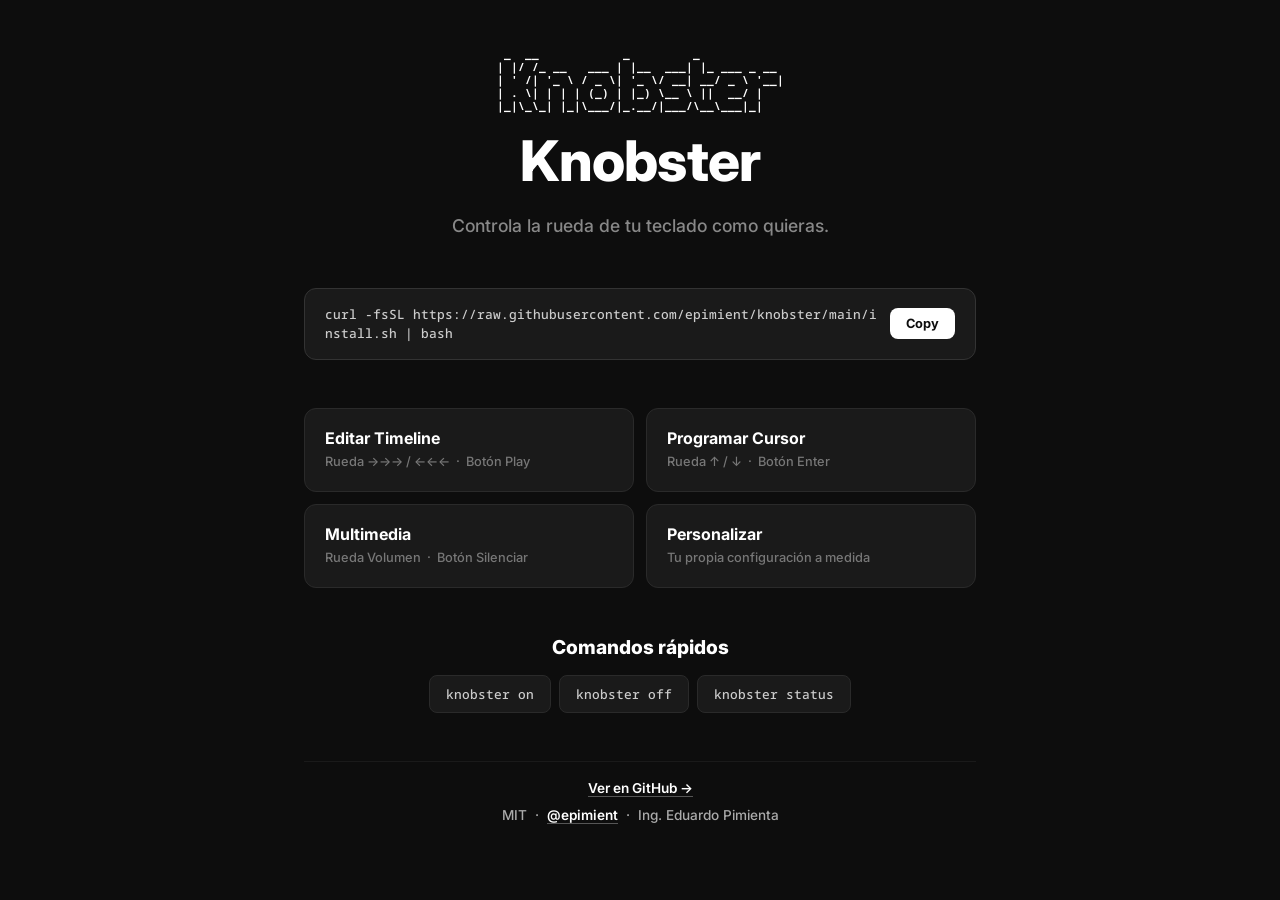
==== index.html @ 3cceca65 "Fix website: remove emojis, use Noto Sans Mono, fix ASCII art alignment" ====
<!DOCTYPE html>
<html lang="es">
<head>
  <meta charset="UTF-8">
  <meta name="viewport" content="width=device-width, initial-scale=1.0">
  <title>Knobster — Controla la rueda de tu teclado</title>
  <meta name="description" content="Knobster es una herramienta CLI interactiva para Linux que convierte la rueda de volumen de tu teclado en controles para edición, programación o lo que tú quieras.">

  <!-- Open Graph -->
  <meta property="og:title" content="Knobster — Controla tu teclado">
  <meta property="og:description" content="Convierte la rueda de tu teclado en controles para edición, programación y más.">
  <meta property="og:url" content="https://knobster.dev">
  <meta property="og:type" content="website">

  <!-- Favicon -->
  <link rel="icon" href="assets/favicon.svg" type="image/svg+xml">

  <!-- Fonts -->
  <link rel="preconnect" href="https://fonts.googleapis.com">
  <link rel="preconnect" href="https://fonts.gstatic.com" crossorigin>
  <link href="https://fonts.googleapis.com/css2?family=Inter:wght@500;600;700;800&amp;family=Noto+Sans+Mono:wght@500;700&amp;display=swap" rel="stylesheet">

  <!-- Styles -->
  <link rel="stylesheet" href="css/style.css">
</head>
<body>
  <main>

    <!-- ─── Hero ─── -->
    <section class="hero">
      <pre class="ascii-logo" aria-label="Knobster logo"> _  __            _         _            
| |/ /_ __   ___ | |__  ___| |_ ___ _ __ 
| ' /| '_ \ / _ \| '_ \/ __| __/ _ \ '__|
| . \| | | | (_) | |_) \__ \ ||  __/ |   
|_|\_\_| |_|\___/|_.__/|___/\__\___|_|   </pre>
      <h1>Knobster</h1>
      <p class="tagline">Controla la rueda de tu teclado como quieras.</p>
    </section>

    <!-- ─── Install ─── -->
    <section class="install-section">
      <div class="install-box">
        <code id="install-code">curl -fsSL https://raw.githubusercontent.com/epimient/knobster/main/install.sh | bash</code>
        <button class="copy-btn" id="copy-btn">Copy</button>
      </div>
    </section>

    <!-- ─── Features ─── -->
    <section class="features">
      <article class="feature-card">
        <h3>Editar Timeline</h3>
        <p>Rueda →→→ / ←←← &nbsp;·&nbsp; Botón Play</p>
      </article>
      <article class="feature-card">
        <h3>Programar Cursor</h3>
        <p>Rueda ↑ / ↓ &nbsp;·&nbsp; Botón Enter</p>
      </article>
      <article class="feature-card">
        <h3>Multimedia</h3>
        <p>Rueda Volumen &nbsp;·&nbsp; Botón Silenciar</p>
      </article>
      <article class="feature-card">
        <h3>Personalizar</h3>
        <p>Tu propia configuración a medida</p>
      </article>
    </section>

    <!-- ─── Quick Commands ─── -->
    <section class="commands-section">
      <h2>Comandos rápidos</h2>
      <div class="commands-grid">
        <code class="command-tag">knobster on</code>
        <code class="command-tag">knobster off</code>
        <code class="command-tag">knobster status</code>
      </div>
    </section>

    <!-- ─── Footer ─── -->
    <footer>
      <p>
        <a href="https://github.com/epimient/knobster">Ver en GitHub →</a>
      </p>
      <p>
        MIT &nbsp;·&nbsp; <a href="https://github.com/epimient">@epimient</a>
        &nbsp;·&nbsp; Ing. Eduardo Pimienta
      </p>
    </footer>

  </main>

  <script src="js/main.js"></script>
</body>
</html>
---- css/style.css ----
/* ─────────────────────────────────────────────
   Knobster — Landing Page Styles
   ───────────────────────────────────────────── */

/* Reset & Base */
*, *::before, *::after {
  margin: 0;
  padding: 0;
  box-sizing: border-box;
}

html {
  font-size: 16px;
  scroll-behavior: smooth;
}

body {
  background: #0d0d0d;
  color: #ffffff;
  font-family: 'Inter', -apple-system, BlinkMacSystemFont, 'Segoe UI', system-ui, sans-serif;
  font-weight: 700;
  line-height: 1.6;
  min-height: 100vh;
  display: flex;
  flex-direction: column;
  align-items: center;
  -webkit-font-smoothing: antialiased;
  -moz-osx-font-smoothing: grayscale;
}

/* ─── Typography ─── */

h1, h2, h3 {
  font-weight: 800;
  line-height: 1.2;
}

h1 {
  font-size: clamp(2rem, 5vw, 3.5rem);
  letter-spacing: -0.02em;
}

h2 {
  font-size: 1.5rem;
  margin-bottom: 1.5rem;
}

p {
  font-weight: 500;
  color: #aaaaaa;
}

a {
  color: #ffffff;
  text-decoration: none;
  border-bottom: 1.5px solid rgba(255,255,255,0.3);
  transition: border-color 0.2s;
  font-weight: 600;
}

a:hover {
  border-color: #ffffff;
}

/* ─── Layout ─── */

main {
  max-width: 720px;
  width: 100%;
  padding: 3rem 1.5rem 2rem;
  display: flex;
  flex-direction: column;
  align-items: center;
  gap: 3rem;
}

/* ─── Hero ─── */

.hero {
  text-align: center;
  display: flex;
  flex-direction: column;
  align-items: center;
  gap: 1rem;
}

.ascii-logo {
  font-family: 'Noto Sans Mono', 'JetBrains Mono', 'Fira Code', 'Consolas', monospace;
  font-size: clamp(0.45rem, 1.2vw, 0.7rem);
  font-weight: 700;
  line-height: 1.15;
  color: #ffffff;
  text-align: center;
  white-space: pre;
  user-select: none;
}

.tagline {
  font-size: 1.1rem;
  color: #888888;
  font-weight: 500;
  max-width: 480px;
}

/* ─── Install Box ─── */

.install-section {
  width: 100%;
}

.install-box {
  background: #1a1a1a;
  border: 1.5px solid #333;
  border-radius: 12px;
  padding: 1rem 1.25rem;
  display: flex;
  align-items: center;
  gap: 0.75rem;
  transition: border-color 0.2s;
}

.install-box:focus-within {
  border-color: #555;
}

.install-box code {
  font-family: 'Noto Sans Mono', 'JetBrains Mono', 'Fira Code', 'Consolas', monospace;
  font-size: 0.8rem;
  font-weight: 500;
  color: #cccccc;
  flex: 1;
  word-break: break-all;
  line-height: 1.5;
}

.copy-btn {
  background: #ffffff;
  color: #0d0d0d;
  border: none;
  border-radius: 8px;
  padding: 0.5rem 1rem;
  font-family: inherit;
  font-size: 0.8rem;
  font-weight: 700;
  cursor: pointer;
  white-space: nowrap;
  transition: all 0.15s;
  flex-shrink: 0;
}

.copy-btn:hover {
  background: #e0e0e0;
  transform: scale(1.02);
}

.copy-btn:active {
  transform: scale(0.97);
}

.copy-btn.copied {
  background: #22c55e;
  color: #ffffff;
}

/* ─── Features Grid ─── */

.features {
  width: 100%;
  display: grid;
  grid-template-columns: 1fr 1fr;
  gap: 0.75rem;
}

.feature-card {
  background: #1a1a1a;
  border: 1.5px solid #2a2a2a;
  border-radius: 12px;
  padding: 1.25rem;
  display: flex;
  flex-direction: column;
  gap: 0.3rem;
  transition: border-color 0.2s;
}

.feature-card:hover {
  border-color: #444;
}

.feature-card h3 {
  font-size: 1rem;
  font-weight: 700;
  color: #ffffff;
}

.feature-card p {
  font-size: 0.8rem;
  font-weight: 500;
  color: #777777;
  line-height: 1.4;
}

/* ─── Commands Section ─── */

.commands-section {
  width: 100%;
  text-align: center;
}

.commands-section h2 {
  font-size: 1.2rem;
  margin-bottom: 1rem;
}

.commands-grid {
  display: flex;
  flex-wrap: wrap;
  justify-content: center;
  gap: 0.5rem;
}

.command-tag {
  background: #1a1a1a;
  border: 1.5px solid #2a2a2a;
  border-radius: 8px;
  padding: 0.5rem 1rem;
  font-family: 'Noto Sans Mono', 'JetBrains Mono', 'Fira Code', monospace;
  font-size: 0.8rem;
  font-weight: 500;
  color: #cccccc;
  transition: border-color 0.2s;
}

.command-tag:hover {
  border-color: #444;
}

/* ─── Footer ─── */

footer {
  width: 100%;
  text-align: center;
  padding-top: 1rem;
  border-top: 1.5px solid #1a1a1a;
  font-size: 0.85rem;
  font-weight: 500;
  color: #666666;
  display: flex;
  flex-direction: column;
  gap: 0.3rem;
}

footer a {
  font-weight: 600;
}

/* ─── Responsive ─── */

@media (max-width: 500px) {
  main {
    padding: 2rem 1rem 1.5rem;
    gap: 2rem;
  }

  .ascii-logo {
    font-size: clamp(0.3rem, 2.5vw, 0.45rem);
  }

  .features {
    grid-template-columns: 1fr;
  }

  .install-box {
    flex-direction: column;
    align-items: stretch;
  }

  .copy-btn {
    text-align: center;
  }
}
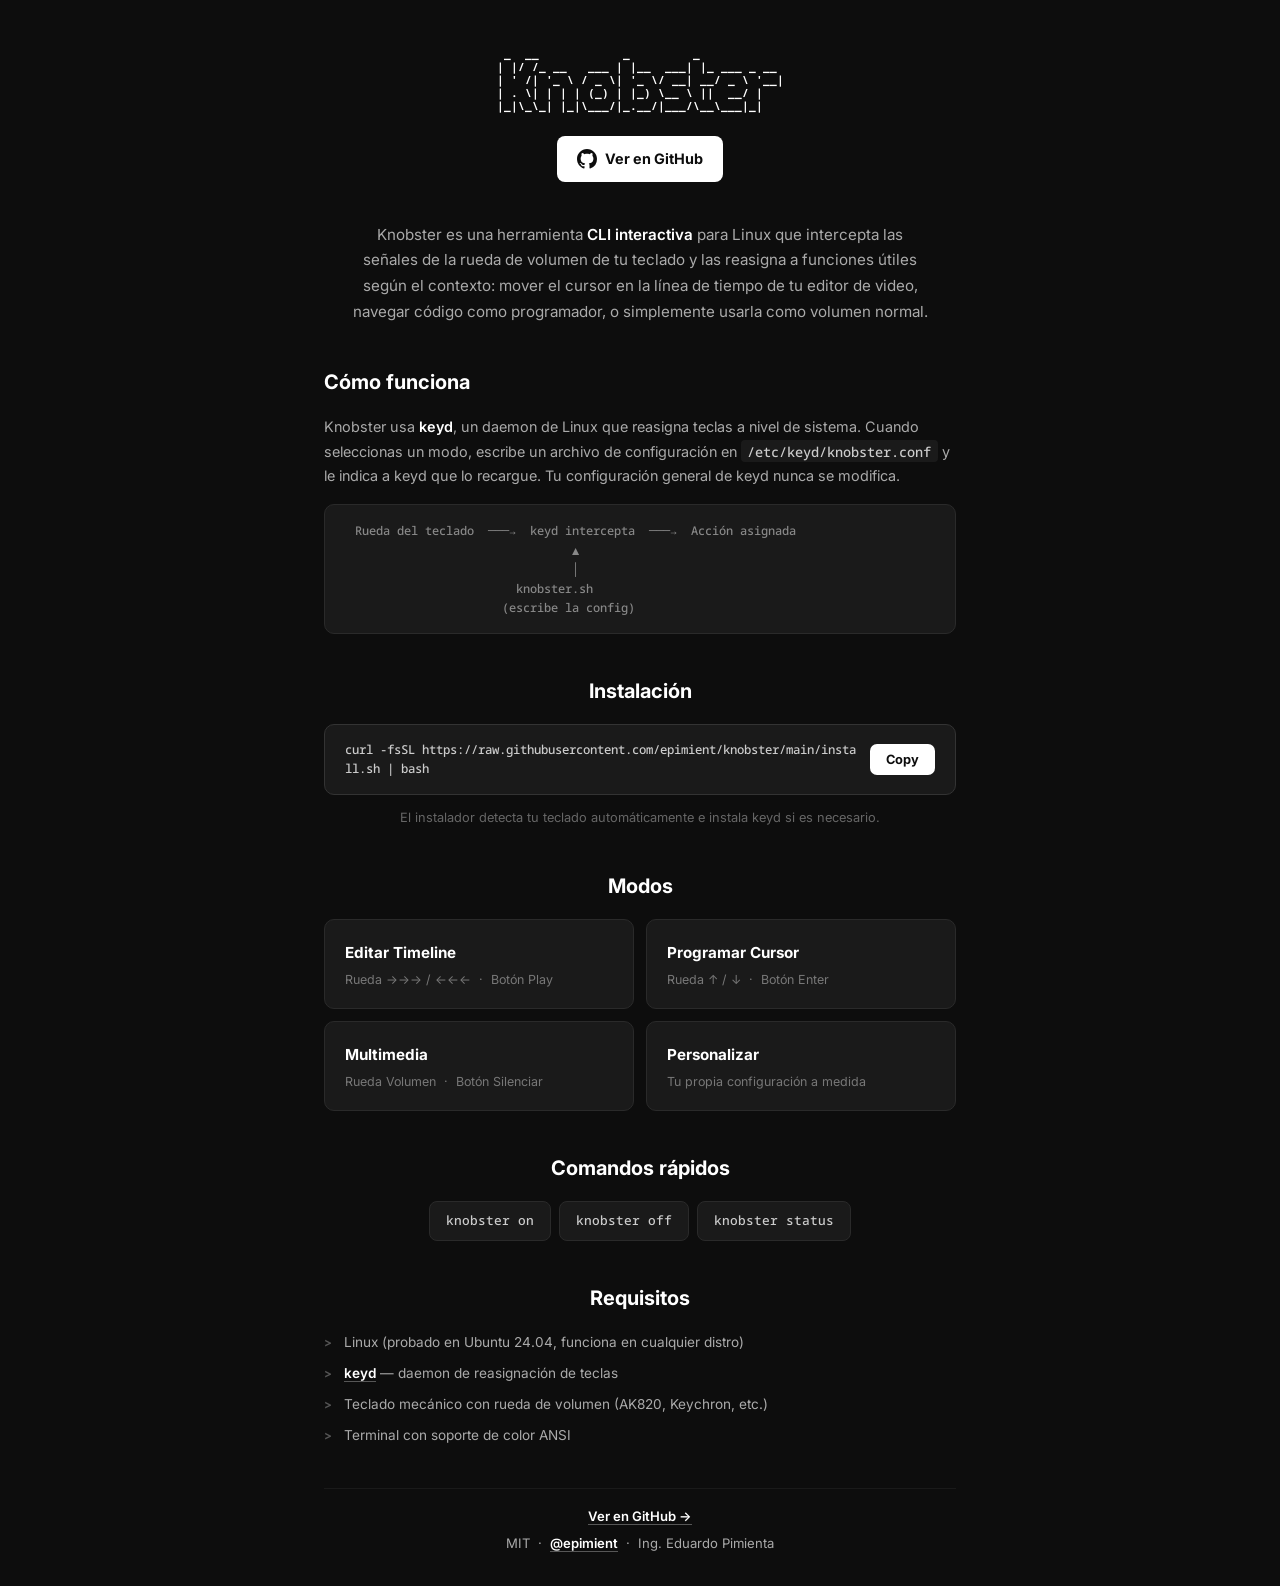
==== commit c5c5041c: "Redesign site: remove h1/tagline, add GitHub hero button, full README content sections" ====
--- a/index.html
+++ b/index.html
@@ -18,7 +18,7 @@
   <!-- Fonts -->
   <link rel="preconnect" href="https://fonts.googleapis.com">
   <link rel="preconnect" href="https://fonts.gstatic.com" crossorigin>
-  <link href="https://fonts.googleapis.com/css2?family=Inter:wght@500;600;700;800&amp;family=Noto+Sans+Mono:wght@500;700&amp;display=swap" rel="stylesheet">
+  <link href="https://fonts.googleapis.com/css2?family=Inter:wght@400;500;600;700;800&amp;family=Noto+Sans+Mono:wght@500;700&amp;display=swap" rel="stylesheet">
 
   <!-- Styles -->
   <link rel="stylesheet" href="css/style.css">
@@ -33,36 +33,61 @@
 | ' /| '_ \ / _ \| '_ \/ __| __/ _ \ '__|
 | . \| | | | (_) | |_) \__ \ ||  __/ |   
 |_|\_\_| |_|\___/|_.__/|___/\__\___|_|   </pre>
-      <h1>Knobster</h1>
-      <p class="tagline">Controla la rueda de tu teclado como quieras.</p>
+      <a href="https://github.com/epimient/knobster" class="github-btn">
+        <svg width="20" height="20" viewBox="0 0 16 16" fill="currentColor"><path d="M8 0C3.58 0 0 3.58 0 8c0 3.54 2.29 6.53 5.47 7.59.4.07.55-.17.55-.38 0-.19-.01-.82-.01-1.49-2.01.37-2.53-.49-2.69-.94-.09-.23-.48-.94-.82-1.13-.28-.15-.68-.52-.01-.53.63-.01 1.08.58 1.23.82.72 1.21 1.87.87 2.33.66.07-.52.28-.87.51-1.07-1.78-.2-3.64-.89-3.64-3.95 0-.87.31-1.59.82-2.15-.08-.2-.36-1.02.08-2.12 0 0 .67-.21 2.2.82.64-.18 1.32-.27 2-.27.68 0 1.36.09 2 .27 1.53-1.04 2.2-.82 2.2-.82.44 1.1.16 1.92.08 2.12.51.56.82 1.27.82 2.15 0 3.07-1.87 3.75-3.65 3.95.29.25.54.73.54 1.48 0 1.07-.01 1.93-.01 2.2 0 .21.15.46.55.38A8.013 8.013 0 0016 8c0-4.42-3.58-8-8-8z"/></svg>
+        Ver en GitHub
+      </a>
+    </section>
+
+    <!-- ─── Description ─── -->
+    <section class="description">
+      <p>Knobster es una herramienta <strong>CLI interactiva</strong> para Linux que intercepta las señales de la rueda de volumen de tu teclado y las reasigna a funciones útiles según el contexto: mover el cursor en la línea de tiempo de tu editor de video, navegar código como programador, o simplemente usarla como volumen normal.</p>
+    </section>
+
+    <!-- ─── How it works ─── -->
+    <section class="how-it-works">
+      <h2>Cómo funciona</h2>
+      <p>Knobster usa <strong>keyd</strong>, un daemon de Linux que reasigna teclas a nivel de sistema. Cuando seleccionas un modo, escribe un archivo de configuración en <code>/etc/keyd/knobster.conf</code> y le indica a keyd que lo recargue. Tu configuración general de keyd nunca se modifica.</p>
+      <div class="diagram">
+        <pre>  Rueda del teclado  ───→  keyd intercepta  ───→  Acción asignada
+                                 ▲
+                                 │
+                         knobster.sh
+                       (escribe la config)</pre>
+      </div>
     </section>
 
     <!-- ─── Install ─── -->
     <section class="install-section">
+      <h2>Instalación</h2>
       <div class="install-box">
         <code id="install-code">curl -fsSL https://raw.githubusercontent.com/epimient/knobster/main/install.sh | bash</code>
         <button class="copy-btn" id="copy-btn">Copy</button>
       </div>
+      <p class="install-note">El instalador detecta tu teclado automáticamente e instala keyd si es necesario.</p>
     </section>
 
-    <!-- ─── Features ─── -->
-    <section class="features">
-      <article class="feature-card">
-        <h3>Editar Timeline</h3>
-        <p>Rueda →→→ / ←←← &nbsp;·&nbsp; Botón Play</p>
-      </article>
-      <article class="feature-card">
-        <h3>Programar Cursor</h3>
-        <p>Rueda ↑ / ↓ &nbsp;·&nbsp; Botón Enter</p>
-      </article>
-      <article class="feature-card">
-        <h3>Multimedia</h3>
-        <p>Rueda Volumen &nbsp;·&nbsp; Botón Silenciar</p>
-      </article>
-      <article class="feature-card">
-        <h3>Personalizar</h3>
-        <p>Tu propia configuración a medida</p>
-      </article>
+    <!-- ─── Modes ─── -->
+    <section class="modes">
+      <h2>Modos</h2>
+      <div class="features">
+        <article class="feature-card">
+          <h3>Editar Timeline</h3>
+          <p>Rueda →→→ / ←←← &nbsp;·&nbsp; Botón Play</p>
+        </article>
+        <article class="feature-card">
+          <h3>Programar Cursor</h3>
+          <p>Rueda ↑ / ↓ &nbsp;·&nbsp; Botón Enter</p>
+        </article>
+        <article class="feature-card">
+          <h3>Multimedia</h3>
+          <p>Rueda Volumen &nbsp;·&nbsp; Botón Silenciar</p>
+        </article>
+        <article class="feature-card">
+          <h3>Personalizar</h3>
+          <p>Tu propia configuración a medida</p>
+        </article>
+      </div>
     </section>
 
     <!-- ─── Quick Commands ─── -->
@@ -73,6 +98,17 @@
         <code class="command-tag">knobster off</code>
         <code class="command-tag">knobster status</code>
       </div>
+    </section>
+
+    <!-- ─── Requirements ─── -->
+    <section class="requirements">
+      <h2>Requisitos</h2>
+      <ul>
+        <li>Linux (probado en Ubuntu 24.04, funciona en cualquier distro)</li>
+        <li><a href="https://github.com/rvaiya/keyd">keyd</a> — daemon de reasignación de teclas</li>
+        <li>Teclado mecánico con rueda de volumen (AK820, Keychron, etc.)</li>
+        <li>Terminal con soporte de color ANSI</li>
+      </ul>
     </section>
 
     <!-- ─── Footer ─── -->
--- a/css/style.css
+++ b/css/style.css
@@ -18,8 +18,8 @@
   background: #0d0d0d;
   color: #ffffff;
   font-family: 'Inter', -apple-system, BlinkMacSystemFont, 'Segoe UI', system-ui, sans-serif;
-  font-weight: 700;
-  line-height: 1.6;
+  font-weight: 500;
+  line-height: 1.7;
   min-height: 100vh;
   display: flex;
   flex-direction: column;
@@ -30,24 +30,31 @@
 
 /* ─── Typography ─── */
 
-h1, h2, h3 {
-  font-weight: 800;
-  line-height: 1.2;
-}
-
-h1 {
-  font-size: clamp(2rem, 5vw, 3.5rem);
-  letter-spacing: -0.02em;
-}
-
 h2 {
-  font-size: 1.5rem;
-  margin-bottom: 1.5rem;
+  font-size: 1.25rem;
+  font-weight: 700;
+  margin-bottom: 1rem;
+  color: #ffffff;
+}
+
+h3 {
+  font-size: 1rem;
+  font-weight: 700;
 }
 
 p {
+  color: #aaaaaa;
+  font-weight: 400;
+}
+
+strong {
+  font-weight: 600;
+  color: #ffffff;
+}
+
+code {
+  font-family: 'Noto Sans Mono', 'JetBrains Mono', 'Fira Code', 'Consolas', monospace;
   font-weight: 500;
-  color: #aaaaaa;
 }
 
 a {
@@ -65,13 +72,13 @@
 /* ─── Layout ─── */
 
 main {
-  max-width: 720px;
+  max-width: 680px;
   width: 100%;
   padding: 3rem 1.5rem 2rem;
   display: flex;
   flex-direction: column;
   align-items: center;
-  gap: 3rem;
+  gap: 2.5rem;
 }
 
 /* ─── Hero ─── */
@@ -81,7 +88,7 @@
   display: flex;
   flex-direction: column;
   align-items: center;
-  gap: 1rem;
+  gap: 1.5rem;
 }
 
 .ascii-logo {
@@ -95,23 +102,88 @@
   user-select: none;
 }
 
-.tagline {
-  font-size: 1.1rem;
+.github-btn {
+  display: inline-flex;
+  align-items: center;
+  gap: 0.5rem;
+  background: #ffffff;
+  color: #0d0d0d;
+  padding: 0.65rem 1.25rem;
+  border-radius: 8px;
+  font-weight: 700;
+  font-size: 0.9rem;
+  transition: all 0.15s;
+  border: none;
+}
+
+.github-btn:hover {
+  background: #e0e0e0;
+  transform: scale(1.03);
+  border-color: transparent;
+}
+
+/* ─── Description ─── */
+
+.description {
+  text-align: center;
+  max-width: 580px;
+}
+
+.description p {
+  font-size: 0.95rem;
+  line-height: 1.7;
+}
+
+/* ─── How it works ─── */
+
+.how-it-works {
+  width: 100%;
+}
+
+.how-it-works p {
+  font-size: 0.9rem;
+  margin-bottom: 1rem;
+}
+
+.how-it-works code {
+  font-size: 0.85rem;
+  color: #cccccc;
+  background: #1a1a1a;
+  padding: 0.1rem 0.4rem;
+  border-radius: 4px;
+}
+
+.diagram {
+  background: #1a1a1a;
+  border: 1.5px solid #2a2a2a;
+  border-radius: 10px;
+  padding: 1rem;
+  overflow-x: auto;
+}
+
+.diagram pre {
+  font-family: 'Noto Sans Mono', 'JetBrains Mono', 'Fira Code', monospace;
+  font-size: 0.75rem;
+  font-weight: 500;
   color: #888888;
-  font-weight: 500;
-  max-width: 480px;
-}
-
-/* ─── Install Box ─── */
+  line-height: 1.6;
+  white-space: pre;
+}
+
+/* ─── Install ─── */
 
 .install-section {
   width: 100%;
 }
 
+.install-section h2 {
+  text-align: center;
+}
+
 .install-box {
   background: #1a1a1a;
   border: 1.5px solid #333;
-  border-radius: 12px;
+  border-radius: 10px;
   padding: 1rem 1.25rem;
   display: flex;
   align-items: center;
@@ -124,9 +196,7 @@
 }
 
 .install-box code {
-  font-family: 'Noto Sans Mono', 'JetBrains Mono', 'Fira Code', 'Consolas', monospace;
-  font-size: 0.8rem;
-  font-weight: 500;
+  font-size: 0.77rem;
   color: #cccccc;
   flex: 1;
   word-break: break-all;
@@ -137,7 +207,7 @@
   background: #ffffff;
   color: #0d0d0d;
   border: none;
-  border-radius: 8px;
+  border-radius: 7px;
   padding: 0.5rem 1rem;
   font-family: inherit;
   font-size: 0.8rem;
@@ -162,7 +232,22 @@
   color: #ffffff;
 }
 
-/* ─── Features Grid ─── */
+.install-note {
+  font-size: 0.8rem;
+  color: #666666;
+  text-align: center;
+  margin-top: 0.75rem;
+}
+
+/* ─── Modes ─── */
+
+.modes {
+  width: 100%;
+}
+
+.modes h2 {
+  text-align: center;
+}
 
 .features {
   width: 100%;
@@ -174,7 +259,7 @@
 .feature-card {
   background: #1a1a1a;
   border: 1.5px solid #2a2a2a;
-  border-radius: 12px;
+  border-radius: 10px;
   padding: 1.25rem;
   display: flex;
   flex-direction: column;
@@ -187,19 +272,19 @@
 }
 
 .feature-card h3 {
-  font-size: 1rem;
+  font-size: 0.95rem;
   font-weight: 700;
   color: #ffffff;
 }
 
 .feature-card p {
-  font-size: 0.8rem;
-  font-weight: 500;
+  font-size: 0.78rem;
+  font-weight: 400;
   color: #777777;
   line-height: 1.4;
 }
 
-/* ─── Commands Section ─── */
+/* ─── Commands ─── */
 
 .commands-section {
   width: 100%;
@@ -207,7 +292,6 @@
 }
 
 .commands-section h2 {
-  font-size: 1.2rem;
   margin-bottom: 1rem;
 }
 
@@ -223,9 +307,7 @@
   border: 1.5px solid #2a2a2a;
   border-radius: 8px;
   padding: 0.5rem 1rem;
-  font-family: 'Noto Sans Mono', 'JetBrains Mono', 'Fira Code', monospace;
   font-size: 0.8rem;
-  font-weight: 500;
   color: #cccccc;
   transition: border-color 0.2s;
 }
@@ -234,6 +316,44 @@
   border-color: #444;
 }
 
+/* ─── Requirements ─── */
+
+.requirements {
+  width: 100%;
+}
+
+.requirements h2 {
+  text-align: center;
+}
+
+.requirements ul {
+  list-style: none;
+  display: flex;
+  flex-direction: column;
+  gap: 0.5rem;
+}
+
+.requirements li {
+  font-size: 0.85rem;
+  color: #aaaaaa;
+  font-weight: 400;
+  padding-left: 1.25rem;
+  position: relative;
+}
+
+.requirements li::before {
+  content: ">";
+  position: absolute;
+  left: 0;
+  color: #555555;
+  font-family: 'Noto Sans Mono', monospace;
+  font-weight: 700;
+}
+
+.requirements li a {
+  font-weight: 600;
+}
+
 /* ─── Footer ─── */
 
 footer {
@@ -241,8 +361,7 @@
   text-align: center;
   padding-top: 1rem;
   border-top: 1.5px solid #1a1a1a;
-  font-size: 0.85rem;
-  font-weight: 500;
+  font-size: 0.82rem;
   color: #666666;
   display: flex;
   flex-direction: column;
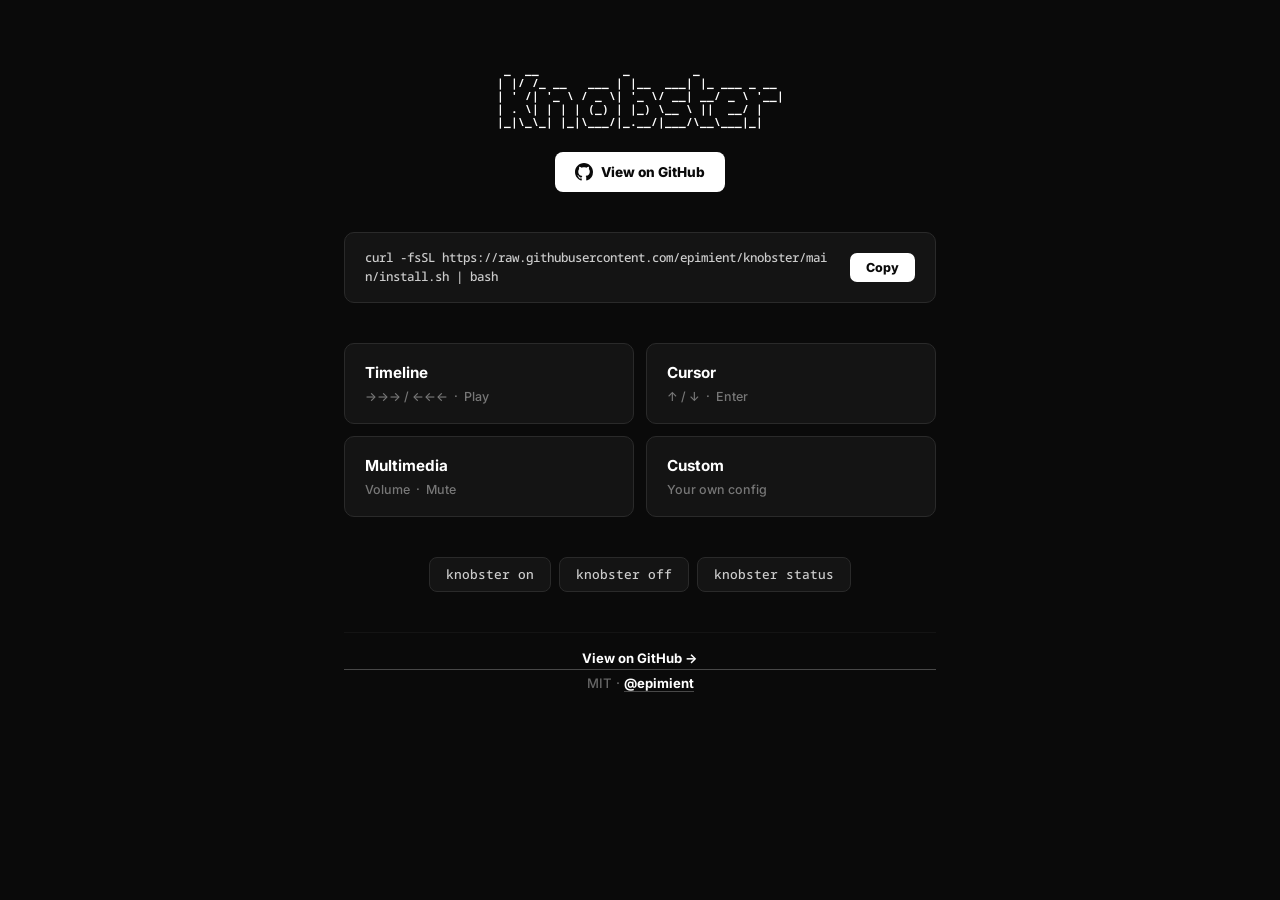
==== commit 67094f37: "Redesign site: clean skills.sh aesthetic — bold, minimal, dark" ====
--- a/index.html
+++ b/index.html
@@ -1,129 +1,77 @@
 <!DOCTYPE html>
-<html lang="es">
+<html lang="en">
 <head>
   <meta charset="UTF-8">
   <meta name="viewport" content="width=device-width, initial-scale=1.0">
-  <title>Knobster — Controla la rueda de tu teclado</title>
-  <meta name="description" content="Knobster es una herramienta CLI interactiva para Linux que convierte la rueda de volumen de tu teclado en controles para edición, programación o lo que tú quieras.">
+  <title>Knobster</title>
+  <meta name="description" content="Controla la rueda de tu teclado como quieras.">
 
-  <!-- Open Graph -->
-  <meta property="og:title" content="Knobster — Controla tu teclado">
-  <meta property="og:description" content="Convierte la rueda de tu teclado en controles para edición, programación y más.">
+  <meta property="og:title" content="Knobster">
+  <meta property="og:description" content="Controla la rueda de tu teclado como quieras.">
   <meta property="og:url" content="https://knobster.dev">
   <meta property="og:type" content="website">
 
-  <!-- Favicon -->
   <link rel="icon" href="assets/favicon.svg" type="image/svg+xml">
 
-  <!-- Fonts -->
   <link rel="preconnect" href="https://fonts.googleapis.com">
   <link rel="preconnect" href="https://fonts.gstatic.com" crossorigin>
-  <link href="https://fonts.googleapis.com/css2?family=Inter:wght@400;500;600;700;800&amp;family=Noto+Sans+Mono:wght@500;700&amp;display=swap" rel="stylesheet">
+  <link href="https://fonts.googleapis.com/css2?family=Inter:wght@700;800&amp;family=Noto+Sans+Mono:wght@500;700&amp;display=swap" rel="stylesheet">
 
-  <!-- Styles -->
   <link rel="stylesheet" href="css/style.css">
 </head>
 <body>
   <main>
 
-    <!-- ─── Hero ─── -->
     <section class="hero">
-      <pre class="ascii-logo" aria-label="Knobster logo"> _  __            _         _            
+      <pre class="ascii" aria-label="Knobster logo"> _  __            _         _            
 | |/ /_ __   ___ | |__  ___| |_ ___ _ __ 
 | ' /| '_ \ / _ \| '_ \/ __| __/ _ \ '__|
 | . \| | | | (_) | |_) \__ \ ||  __/ |   
 |_|\_\_| |_|\___/|_.__/|___/\__\___|_|   </pre>
-      <a href="https://github.com/epimient/knobster" class="github-btn">
-        <svg width="20" height="20" viewBox="0 0 16 16" fill="currentColor"><path d="M8 0C3.58 0 0 3.58 0 8c0 3.54 2.29 6.53 5.47 7.59.4.07.55-.17.55-.38 0-.19-.01-.82-.01-1.49-2.01.37-2.53-.49-2.69-.94-.09-.23-.48-.94-.82-1.13-.28-.15-.68-.52-.01-.53.63-.01 1.08.58 1.23.82.72 1.21 1.87.87 2.33.66.07-.52.28-.87.51-1.07-1.78-.2-3.64-.89-3.64-3.95 0-.87.31-1.59.82-2.15-.08-.2-.36-1.02.08-2.12 0 0 .67-.21 2.2.82.64-.18 1.32-.27 2-.27.68 0 1.36.09 2 .27 1.53-1.04 2.2-.82 2.2-.82.44 1.1.16 1.92.08 2.12.51.56.82 1.27.82 2.15 0 3.07-1.87 3.75-3.65 3.95.29.25.54.73.54 1.48 0 1.07-.01 1.93-.01 2.2 0 .21.15.46.55.38A8.013 8.013 0 0016 8c0-4.42-3.58-8-8-8z"/></svg>
-        Ver en GitHub
+      <a href="https://github.com/epimient/knobster" class="gh">
+        <svg width="18" height="18" viewBox="0 0 16 16" fill="currentColor"><path d="M8 0C3.58 0 0 3.58 0 8c0 3.54 2.29 6.53 5.47 7.59.4.07.55-.17.55-.38 0-.19-.01-.82-.01-1.49-2.01.37-2.53-.49-2.69-.94-.09-.23-.48-.94-.82-1.13-.28-.15-.68-.52-.01-.53.63-.01 1.08.58 1.23.82.72 1.21 1.87.87 2.33.66.07-.52.28-.87.51-1.07-1.78-.2-3.64-.89-3.64-3.95 0-.87.31-1.59.82-2.15-.08-.2-.36-1.02.08-2.12 0 0 .67-.21 2.2.82.64-.18 1.32-.27 2-.27.68 0 1.36.09 2 .27 1.53-1.04 2.2-.82 2.2-.82.44 1.1.16 1.92.08 2.12.51.56.82 1.27.82 2.15 0 3.07-1.87 3.75-3.65 3.95.29.25.54.73.54 1.48 0 1.07-.01 1.93-.01 2.2 0 .21.15.46.55.38A8.013 8.013 0 0016 8c0-4.42-3.58-8-8-8z"/></svg>
+        View on GitHub
       </a>
     </section>
 
-    <!-- ─── Description ─── -->
-    <section class="description">
-      <p>Knobster es una herramienta <strong>CLI interactiva</strong> para Linux que intercepta las señales de la rueda de volumen de tu teclado y las reasigna a funciones útiles según el contexto: mover el cursor en la línea de tiempo de tu editor de video, navegar código como programador, o simplemente usarla como volumen normal.</p>
-    </section>
-
-    <!-- ─── How it works ─── -->
-    <section class="how-it-works">
-      <h2>Cómo funciona</h2>
-      <p>Knobster usa <strong>keyd</strong>, un daemon de Linux que reasigna teclas a nivel de sistema. Cuando seleccionas un modo, escribe un archivo de configuración en <code>/etc/keyd/knobster.conf</code> y le indica a keyd que lo recargue. Tu configuración general de keyd nunca se modifica.</p>
-      <div class="diagram">
-        <pre>  Rueda del teclado  ───→  keyd intercepta  ───→  Acción asignada
-                                 ▲
-                                 │
-                         knobster.sh
-                       (escribe la config)</pre>
+    <section class="cmd">
+      <div class="cmd-box">
+        <code>curl -fsSL https://raw.githubusercontent.com/epimient/knobster/main/install.sh | bash</code>
+        <button class="copy" id="copy-btn">Copy</button>
       </div>
     </section>
 
-    <!-- ─── Install ─── -->
-    <section class="install-section">
-      <h2>Instalación</h2>
-      <div class="install-box">
-        <code id="install-code">curl -fsSL https://raw.githubusercontent.com/epimient/knobster/main/install.sh | bash</code>
-        <button class="copy-btn" id="copy-btn">Copy</button>
-      </div>
-      <p class="install-note">El instalador detecta tu teclado automáticamente e instala keyd si es necesario.</p>
+    <section class="modes">
+      <article class="mode">
+        <h3>Timeline</h3>
+        <p>→→→ / ←←← &nbsp;·&nbsp; Play</p>
+      </article>
+      <article class="mode">
+        <h3>Cursor</h3>
+        <p>↑ / ↓ &nbsp;·&nbsp; Enter</p>
+      </article>
+      <article class="mode">
+        <h3>Multimedia</h3>
+        <p>Volume &nbsp;·&nbsp; Mute</p>
+      </article>
+      <article class="mode">
+        <h3>Custom</h3>
+        <p>Your own config</p>
+      </article>
     </section>
 
-    <!-- ─── Modes ─── -->
-    <section class="modes">
-      <h2>Modos</h2>
-      <div class="features">
-        <article class="feature-card">
-          <h3>Editar Timeline</h3>
-          <p>Rueda →→→ / ←←← &nbsp;·&nbsp; Botón Play</p>
-        </article>
-        <article class="feature-card">
-          <h3>Programar Cursor</h3>
-          <p>Rueda ↑ / ↓ &nbsp;·&nbsp; Botón Enter</p>
-        </article>
-        <article class="feature-card">
-          <h3>Multimedia</h3>
-          <p>Rueda Volumen &nbsp;·&nbsp; Botón Silenciar</p>
-        </article>
-        <article class="feature-card">
-          <h3>Personalizar</h3>
-          <p>Tu propia configuración a medida</p>
-        </article>
-      </div>
-    </section>
+    <div class="tags">
+      <code>knobster on</code>
+      <code>knobster off</code>
+      <code>knobster status</code>
+    </div>
 
-    <!-- ─── Quick Commands ─── -->
-    <section class="commands-section">
-      <h2>Comandos rápidos</h2>
-      <div class="commands-grid">
-        <code class="command-tag">knobster on</code>
-        <code class="command-tag">knobster off</code>
-        <code class="command-tag">knobster status</code>
-      </div>
-    </section>
-
-    <!-- ─── Requirements ─── -->
-    <section class="requirements">
-      <h2>Requisitos</h2>
-      <ul>
-        <li>Linux (probado en Ubuntu 24.04, funciona en cualquier distro)</li>
-        <li><a href="https://github.com/rvaiya/keyd">keyd</a> — daemon de reasignación de teclas</li>
-        <li>Teclado mecánico con rueda de volumen (AK820, Keychron, etc.)</li>
-        <li>Terminal con soporte de color ANSI</li>
-      </ul>
-    </section>
-
-    <!-- ─── Footer ─── -->
     <footer>
-      <p>
-        <a href="https://github.com/epimient/knobster">Ver en GitHub →</a>
-      </p>
-      <p>
-        MIT &nbsp;·&nbsp; <a href="https://github.com/epimient">@epimient</a>
-        &nbsp;·&nbsp; Ing. Eduardo Pimienta
-      </p>
+      <a href="https://github.com/epimient/knobster">View on GitHub →</a>
+      <span>MIT · <a href="https://github.com/epimient">@epimient</a></span>
     </footer>
 
   </main>
-
   <script src="js/main.js"></script>
 </body>
 </html>
--- a/css/style.css
+++ b/css/style.css
@@ -1,8 +1,3 @@
-/* ─────────────────────────────────────────────
-   Knobster — Landing Page Styles
-   ───────────────────────────────────────────── */
-
-/* Reset & Base */
 *, *::before, *::after {
   margin: 0;
   padding: 0;
@@ -11,15 +6,14 @@
 
 html {
   font-size: 16px;
-  scroll-behavior: smooth;
 }
 
 body {
-  background: #0d0d0d;
-  color: #ffffff;
+  background: #0a0a0a;
+  color: #fff;
   font-family: 'Inter', -apple-system, BlinkMacSystemFont, 'Segoe UI', system-ui, sans-serif;
-  font-weight: 500;
-  line-height: 1.7;
+  font-weight: 700;
+  line-height: 1.5;
   min-height: 100vh;
   display: flex;
   flex-direction: column;
@@ -28,28 +22,25 @@
   -moz-osx-font-smoothing: grayscale;
 }
 
-/* ─── Typography ─── */
-
-h2 {
-  font-size: 1.25rem;
-  font-weight: 700;
-  margin-bottom: 1rem;
-  color: #ffffff;
-}
-
-h3 {
-  font-size: 1rem;
-  font-weight: 700;
-}
-
-p {
-  color: #aaaaaa;
-  font-weight: 400;
-}
-
-strong {
-  font-weight: 600;
-  color: #ffffff;
+main {
+  max-width: 640px;
+  width: 100%;
+  padding: 4rem 1.5rem 2rem;
+  display: flex;
+  flex-direction: column;
+  align-items: center;
+  gap: 2.5rem;
+}
+
+a {
+  color: #fff;
+  text-decoration: none;
+  border-bottom: 1.5px solid rgba(255,255,255,0.25);
+  transition: border-color .15s;
+}
+
+a:hover {
+  border-color: #fff;
 }
 
 code {
@@ -57,30 +48,6 @@
   font-weight: 500;
 }
 
-a {
-  color: #ffffff;
-  text-decoration: none;
-  border-bottom: 1.5px solid rgba(255,255,255,0.3);
-  transition: border-color 0.2s;
-  font-weight: 600;
-}
-
-a:hover {
-  border-color: #ffffff;
-}
-
-/* ─── Layout ─── */
-
-main {
-  max-width: 680px;
-  width: 100%;
-  padding: 3rem 1.5rem 2rem;
-  display: flex;
-  flex-direction: column;
-  align-items: center;
-  gap: 2.5rem;
-}
-
 /* ─── Hero ─── */
 
 .hero {
@@ -91,267 +58,152 @@
   gap: 1.5rem;
 }
 
-.ascii-logo {
+.ascii {
   font-family: 'Noto Sans Mono', 'JetBrains Mono', 'Fira Code', 'Consolas', monospace;
-  font-size: clamp(0.45rem, 1.2vw, 0.7rem);
+  font-size: clamp(.45rem, 1.2vw, .7rem);
   font-weight: 700;
   line-height: 1.15;
-  color: #ffffff;
+  color: #fff;
   text-align: center;
   white-space: pre;
   user-select: none;
 }
 
-.github-btn {
+.gh {
   display: inline-flex;
   align-items: center;
-  gap: 0.5rem;
-  background: #ffffff;
-  color: #0d0d0d;
-  padding: 0.65rem 1.25rem;
+  gap: .5rem;
+  background: #fff;
+  color: #0a0a0a;
+  padding: .6rem 1.25rem;
   border-radius: 8px;
-  font-weight: 700;
-  font-size: 0.9rem;
-  transition: all 0.15s;
+  font-weight: 800;
+  font-size: .85rem;
+  transition: all .15s;
   border: none;
 }
 
-.github-btn:hover {
-  background: #e0e0e0;
+.gh:hover {
+  background: #e5e5e5;
   transform: scale(1.03);
   border-color: transparent;
 }
 
-/* ─── Description ─── */
-
-.description {
-  text-align: center;
-  max-width: 580px;
-}
-
-.description p {
-  font-size: 0.95rem;
-  line-height: 1.7;
-}
-
-/* ─── How it works ─── */
-
-.how-it-works {
-  width: 100%;
-}
-
-.how-it-works p {
-  font-size: 0.9rem;
-  margin-bottom: 1rem;
-}
-
-.how-it-works code {
-  font-size: 0.85rem;
-  color: #cccccc;
-  background: #1a1a1a;
-  padding: 0.1rem 0.4rem;
-  border-radius: 4px;
-}
-
-.diagram {
-  background: #1a1a1a;
+.gh svg {
+  flex-shrink: 0;
+}
+
+/* ─── Command box ─── */
+
+.cmd {
+  width: 100%;
+}
+
+.cmd-box {
+  background: #141414;
   border: 1.5px solid #2a2a2a;
   border-radius: 10px;
-  padding: 1rem;
-  overflow-x: auto;
-}
-
-.diagram pre {
-  font-family: 'Noto Sans Mono', 'JetBrains Mono', 'Fira Code', monospace;
-  font-size: 0.75rem;
-  font-weight: 500;
-  color: #888888;
-  line-height: 1.6;
-  white-space: pre;
-}
-
-/* ─── Install ─── */
-
-.install-section {
-  width: 100%;
-}
-
-.install-section h2 {
-  text-align: center;
-}
-
-.install-box {
-  background: #1a1a1a;
-  border: 1.5px solid #333;
-  border-radius: 10px;
   padding: 1rem 1.25rem;
   display: flex;
   align-items: center;
-  gap: 0.75rem;
-  transition: border-color 0.2s;
-}
-
-.install-box:focus-within {
-  border-color: #555;
-}
-
-.install-box code {
-  font-size: 0.77rem;
-  color: #cccccc;
+  gap: .75rem;
+}
+
+.cmd-box code {
+  font-size: .78rem;
+  color: #ccc;
   flex: 1;
   word-break: break-all;
   line-height: 1.5;
 }
 
-.copy-btn {
-  background: #ffffff;
-  color: #0d0d0d;
+.copy {
+  background: #fff;
+  color: #0a0a0a;
   border: none;
   border-radius: 7px;
-  padding: 0.5rem 1rem;
+  padding: .45rem 1rem;
   font-family: inherit;
-  font-size: 0.8rem;
-  font-weight: 700;
+  font-size: .78rem;
+  font-weight: 800;
   cursor: pointer;
   white-space: nowrap;
-  transition: all 0.15s;
+  transition: all .12s;
   flex-shrink: 0;
 }
 
-.copy-btn:hover {
-  background: #e0e0e0;
+.copy:hover {
+  background: #e5e5e5;
   transform: scale(1.02);
 }
 
-.copy-btn:active {
-  transform: scale(0.97);
-}
-
-.copy-btn.copied {
+.copy:active {
+  transform: scale(.97);
+}
+
+.copy.copied {
   background: #22c55e;
-  color: #ffffff;
-}
-
-.install-note {
-  font-size: 0.8rem;
-  color: #666666;
-  text-align: center;
-  margin-top: 0.75rem;
+  color: #fff;
 }
 
 /* ─── Modes ─── */
 
 .modes {
-  width: 100%;
-}
-
-.modes h2 {
-  text-align: center;
-}
-
-.features {
   width: 100%;
   display: grid;
   grid-template-columns: 1fr 1fr;
-  gap: 0.75rem;
-}
-
-.feature-card {
-  background: #1a1a1a;
+  gap: .75rem;
+}
+
+.mode {
+  background: #141414;
   border: 1.5px solid #2a2a2a;
   border-radius: 10px;
-  padding: 1.25rem;
-  display: flex;
-  flex-direction: column;
-  gap: 0.3rem;
-  transition: border-color 0.2s;
-}
-
-.feature-card:hover {
+  padding: 1.1rem 1.25rem;
+  display: flex;
+  flex-direction: column;
+  gap: .2rem;
+  transition: border-color .15s;
+}
+
+.mode:hover {
   border-color: #444;
 }
 
-.feature-card h3 {
-  font-size: 0.95rem;
-  font-weight: 700;
-  color: #ffffff;
-}
-
-.feature-card p {
-  font-size: 0.78rem;
-  font-weight: 400;
-  color: #777777;
+.mode h3 {
+  font-size: .95rem;
+  font-weight: 700;
+  color: #fff;
+}
+
+.mode p {
+  font-size: .78rem;
+  font-weight: 500;
+  color: #777;
   line-height: 1.4;
 }
 
-/* ─── Commands ─── */
-
-.commands-section {
-  width: 100%;
-  text-align: center;
-}
-
-.commands-section h2 {
-  margin-bottom: 1rem;
-}
-
-.commands-grid {
+/* ─── Tags ─── */
+
+.tags {
   display: flex;
   flex-wrap: wrap;
   justify-content: center;
-  gap: 0.5rem;
-}
-
-.command-tag {
-  background: #1a1a1a;
+  gap: .5rem;
+}
+
+.tags code {
+  background: #141414;
   border: 1.5px solid #2a2a2a;
   border-radius: 8px;
-  padding: 0.5rem 1rem;
-  font-size: 0.8rem;
-  color: #cccccc;
-  transition: border-color 0.2s;
-}
-
-.command-tag:hover {
+  padding: .45rem 1rem;
+  font-size: .8rem;
+  color: #ccc;
+  transition: border-color .15s;
+}
+
+.tags code:hover {
   border-color: #444;
-}
-
-/* ─── Requirements ─── */
-
-.requirements {
-  width: 100%;
-}
-
-.requirements h2 {
-  text-align: center;
-}
-
-.requirements ul {
-  list-style: none;
-  display: flex;
-  flex-direction: column;
-  gap: 0.5rem;
-}
-
-.requirements li {
-  font-size: 0.85rem;
-  color: #aaaaaa;
-  font-weight: 400;
-  padding-left: 1.25rem;
-  position: relative;
-}
-
-.requirements li::before {
-  content: ">";
-  position: absolute;
-  left: 0;
-  color: #555555;
-  font-family: 'Noto Sans Mono', monospace;
-  font-weight: 700;
-}
-
-.requirements li a {
-  font-weight: 600;
 }
 
 /* ─── Footer ─── */
@@ -360,40 +212,41 @@
   width: 100%;
   text-align: center;
   padding-top: 1rem;
-  border-top: 1.5px solid #1a1a1a;
-  font-size: 0.82rem;
-  color: #666666;
-  display: flex;
-  flex-direction: column;
-  gap: 0.3rem;
+  border-top: 1.5px solid #141414;
+  font-size: .82rem;
+  color: #666;
+  font-weight: 500;
+  display: flex;
+  flex-direction: column;
+  gap: .25rem;
 }
 
 footer a {
-  font-weight: 600;
+  font-weight: 700;
 }
 
 /* ─── Responsive ─── */
 
 @media (max-width: 500px) {
   main {
-    padding: 2rem 1rem 1.5rem;
+    padding: 2.5rem 1rem 1.5rem;
     gap: 2rem;
   }
 
-  .ascii-logo {
-    font-size: clamp(0.3rem, 2.5vw, 0.45rem);
-  }
-
-  .features {
+  .ascii {
+    font-size: clamp(.3rem, 2.5vw, .45rem);
+  }
+
+  .modes {
     grid-template-columns: 1fr;
   }
 
-  .install-box {
+  .cmd-box {
     flex-direction: column;
     align-items: stretch;
   }
 
-  .copy-btn {
+  .copy {
     text-align: center;
   }
 }
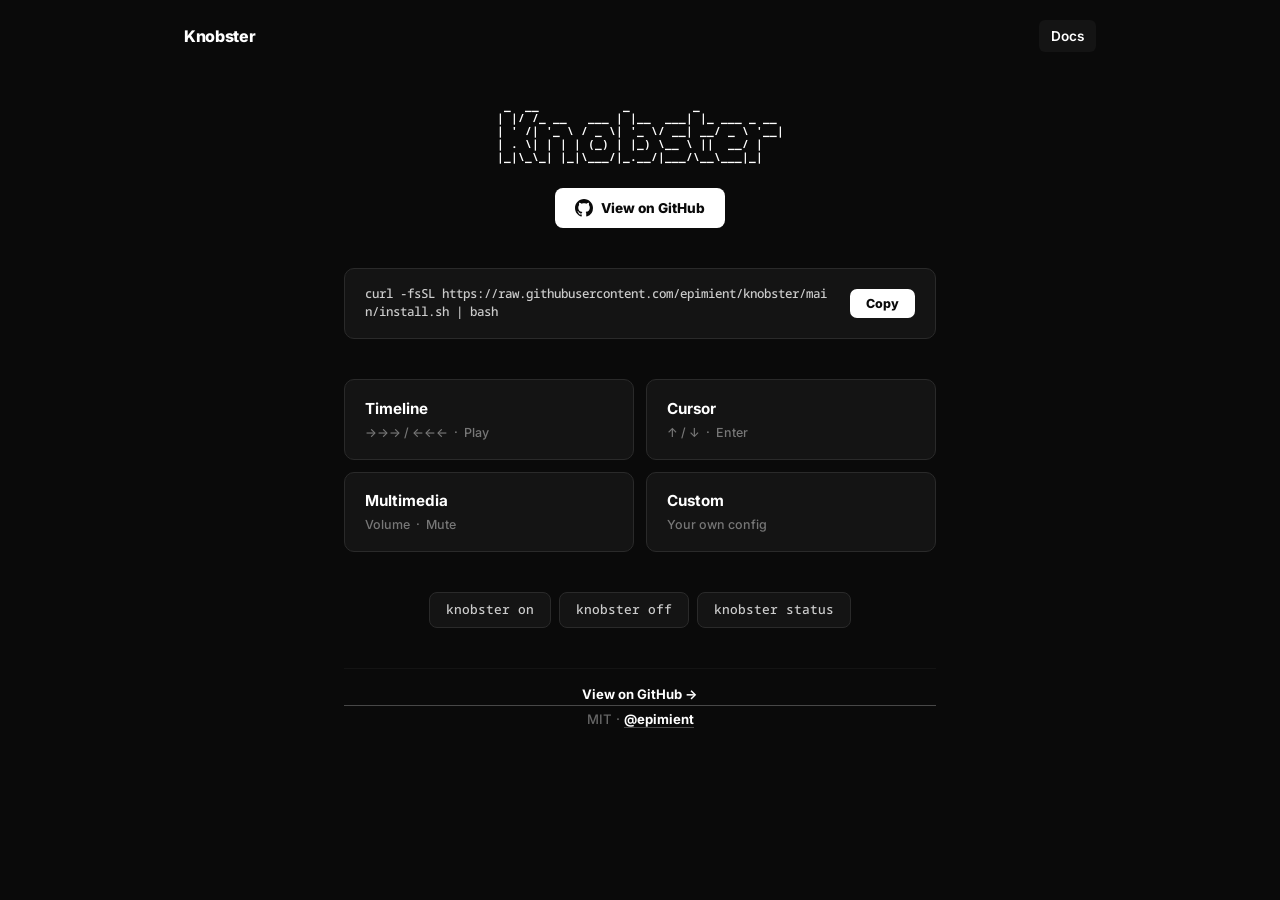
==== commit f0b9f768: "Add docs page with nav bar — README content as documentation, like skills.sh/docs" ====
--- a/index.html
+++ b/index.html
@@ -5,23 +5,25 @@
   <meta name="viewport" content="width=device-width, initial-scale=1.0">
   <title>Knobster</title>
   <meta name="description" content="Controla la rueda de tu teclado como quieras.">
-
   <meta property="og:title" content="Knobster">
   <meta property="og:description" content="Controla la rueda de tu teclado como quieras.">
   <meta property="og:url" content="https://knobster.dev">
   <meta property="og:type" content="website">
-
   <link rel="icon" href="assets/favicon.svg" type="image/svg+xml">
-
   <link rel="preconnect" href="https://fonts.googleapis.com">
   <link rel="preconnect" href="https://fonts.gstatic.com" crossorigin>
   <link href="https://fonts.googleapis.com/css2?family=Inter:wght@700;800&amp;family=Noto+Sans+Mono:wght@500;700&amp;display=swap" rel="stylesheet">
-
   <link rel="stylesheet" href="css/style.css">
 </head>
 <body>
+  <nav class="nav">
+    <a href="/" class="nav-logo">Knobster</a>
+    <div class="nav-links">
+      <a href="/docs" class="nav-link active">Docs</a>
+    </div>
+  </nav>
+
   <main>
-
     <section class="hero">
       <pre class="ascii" aria-label="Knobster logo"> _  __            _         _            
 | |/ /_ __   ___ | |__  ___| |_ ___ _ __ 
@@ -70,8 +72,8 @@
       <a href="https://github.com/epimient/knobster">View on GitHub →</a>
       <span>MIT · <a href="https://github.com/epimient">@epimient</a></span>
     </footer>
+  </main>
 
-  </main>
   <script src="js/main.js"></script>
 </body>
 </html>
--- a/css/style.css
+++ b/css/style.css
@@ -22,16 +22,6 @@
   -moz-osx-font-smoothing: grayscale;
 }
 
-main {
-  max-width: 640px;
-  width: 100%;
-  padding: 4rem 1.5rem 2rem;
-  display: flex;
-  flex-direction: column;
-  align-items: center;
-  gap: 2.5rem;
-}
-
 a {
   color: #fff;
   text-decoration: none;
@@ -48,7 +38,66 @@
   font-weight: 500;
 }
 
-/* ─── Hero ─── */
+/* ─── Navigation ─── */
+
+.nav {
+  width: 100%;
+  max-width: 960px;
+  display: flex;
+  align-items: center;
+  justify-content: space-between;
+  padding: 1.25rem 1.5rem 0;
+}
+
+.nav-logo {
+  font-size: 1rem;
+  font-weight: 800;
+  letter-spacing: -.02em;
+  border-bottom: none;
+}
+
+.nav-logo:hover {
+  border-bottom: none;
+  opacity: .8;
+}
+
+.nav-links {
+  display: flex;
+  gap: .25rem;
+}
+
+.nav-link {
+  font-size: .85rem;
+  font-weight: 600;
+  padding: .35rem .75rem;
+  border-radius: 6px;
+  border-bottom: none;
+  transition: all .12s;
+  color: #888;
+}
+
+.nav-link:hover {
+  color: #fff;
+  background: #141414;
+  border-bottom: none;
+}
+
+.nav-link.active {
+  color: #fff;
+  background: #141414;
+}
+
+/* ─── Landing page ─── */
+
+main {
+  max-width: 640px;
+  width: 100%;
+  padding: 3rem 1.5rem 2rem;
+  display: flex;
+  flex-direction: column;
+  align-items: center;
+  gap: 2.5rem;
+}
 
 .hero {
   text-align: center;
@@ -93,11 +142,7 @@
   flex-shrink: 0;
 }
 
-/* ─── Command box ─── */
-
-.cmd {
-  width: 100%;
-}
+/* ─── Command box (shared) ─── */
 
 .cmd-box {
   background: #141414;
@@ -107,6 +152,7 @@
   display: flex;
   align-items: center;
   gap: .75rem;
+  width: 100%;
 }
 
 .cmd-box code {
@@ -146,7 +192,11 @@
   color: #fff;
 }
 
-/* ─── Modes ─── */
+.cmd {
+  width: 100%;
+}
+
+/* ─── Modes grid ─── */
 
 .modes {
   width: 100%;
@@ -225,9 +275,205 @@
   font-weight: 700;
 }
 
+/* ═══════════════════════════════════════════════
+   DOCS PAGE
+   ═══════════════════════════════════════════════ */
+
+.docs-page {
+  align-items: stretch;
+}
+
+.docs-content {
+  max-width: 720px;
+  width: 100%;
+  margin: 0 auto;
+  padding: 2.5rem 1.5rem 3rem;
+  display: flex;
+  flex-direction: column;
+  gap: 1.25rem;
+  font-weight: 400;
+  line-height: 1.7;
+}
+
+.docs-content h1 {
+  font-size: 2rem;
+  font-weight: 800;
+  line-height: 1.2;
+}
+
+.docs-content h2 {
+  font-size: 1.4rem;
+  font-weight: 700;
+  margin-top: 1rem;
+}
+
+.docs-content h3 {
+  font-size: 1.1rem;
+  font-weight: 700;
+  margin-top: .5rem;
+}
+
+.docs-content h4 {
+  font-size: .95rem;
+  font-weight: 700;
+  margin-top: .25rem;
+  color: #ccc;
+}
+
+.docs-content p {
+  font-weight: 400;
+  color: #aaa;
+  font-size: .9rem;
+}
+
+.docs-content strong {
+  font-weight: 600;
+  color: #fff;
+}
+
+.docs-content hr {
+  border: none;
+  border-top: 1.5px solid #141414;
+  margin: 1rem 0;
+}
+
+.docs-content ul, .docs-content ol {
+  padding-left: 1.5rem;
+  display: flex;
+  flex-direction: column;
+  gap: .4rem;
+}
+
+.docs-content li {
+  font-weight: 400;
+  color: #aaa;
+  font-size: .9rem;
+}
+
+.docs-content a {
+  font-weight: 600;
+}
+
+.docs-content .cmd-box {
+  margin: .5rem 0;
+}
+
+.docs-subtitle {
+  color: #666 !important;
+  font-size: 1rem !important;
+  font-weight: 500 !important;
+}
+
+/* Code block */
+.code-block {
+  background: #141414;
+  border: 1.5px solid #2a2a2a;
+  border-radius: 10px;
+  padding: 1rem 1.25rem;
+  overflow-x: auto;
+  margin: .25rem 0;
+}
+
+.code-block pre {
+  font-family: 'Noto Sans Mono', 'JetBrains Mono', 'Fira Code', monospace;
+  font-size: .8rem;
+  font-weight: 500;
+  color: #ccc;
+  line-height: 1.6;
+  white-space: pre;
+}
+
+.code-block code {
+  font-size: inherit;
+}
+
+/* Diagram */
+.diagram {
+  background: #141414;
+  border: 1.5px solid #2a2a2a;
+  border-radius: 10px;
+  padding: 1rem 1.25rem;
+  overflow-x: auto;
+  margin: .5rem 0;
+}
+
+.diagram pre {
+  font-family: 'Noto Sans Mono', 'JetBrains Mono', 'Fira Code', monospace;
+  font-size: .75rem;
+  font-weight: 500;
+  color: #888;
+  line-height: 1.6;
+  white-space: pre;
+}
+
+/* Note */
+.note {
+  background: #141414;
+  border-left: 3px solid #555;
+  border-radius: 0 8px 8px 0;
+  padding: .85rem 1rem;
+  font-size: .85rem;
+  color: #aaa;
+  font-weight: 400;
+  line-height: 1.6;
+  margin: .5rem 0;
+}
+
+.note strong {
+  color: #fff;
+}
+
+/* Tables */
+.table-wrap {
+  overflow-x: auto;
+  margin: .5rem 0;
+}
+
+table {
+  width: 100%;
+  border-collapse: collapse;
+  font-size: .85rem;
+  font-weight: 400;
+}
+
+table th {
+  text-align: left;
+  font-weight: 700;
+  font-size: .8rem;
+  color: #888;
+  text-transform: uppercase;
+  letter-spacing: .04em;
+  padding: .6rem .8rem;
+  border-bottom: 1.5px solid #2a2a2a;
+}
+
+table td {
+  padding: .6rem .8rem;
+  color: #aaa;
+  border-bottom: 1.5px solid #141414;
+}
+
+table td code {
+  font-size: .8rem;
+  color: #ccc;
+}
+
+table tr:last-child td {
+  border-bottom: none;
+}
+
+/* Docs footer */
+.docs-content > footer {
+  margin-top: 1rem;
+}
+
 /* ─── Responsive ─── */
 
 @media (max-width: 500px) {
+  .nav {
+    padding: 1rem 1rem 0;
+  }
+
   main {
     padding: 2.5rem 1rem 1.5rem;
     gap: 2rem;
@@ -249,4 +495,12 @@
   .copy {
     text-align: center;
   }
-}
+
+  .docs-content {
+    padding: 2rem 1rem 2.5rem;
+  }
+
+  .docs-content h1 {
+    font-size: 1.5rem;
+  }
+}
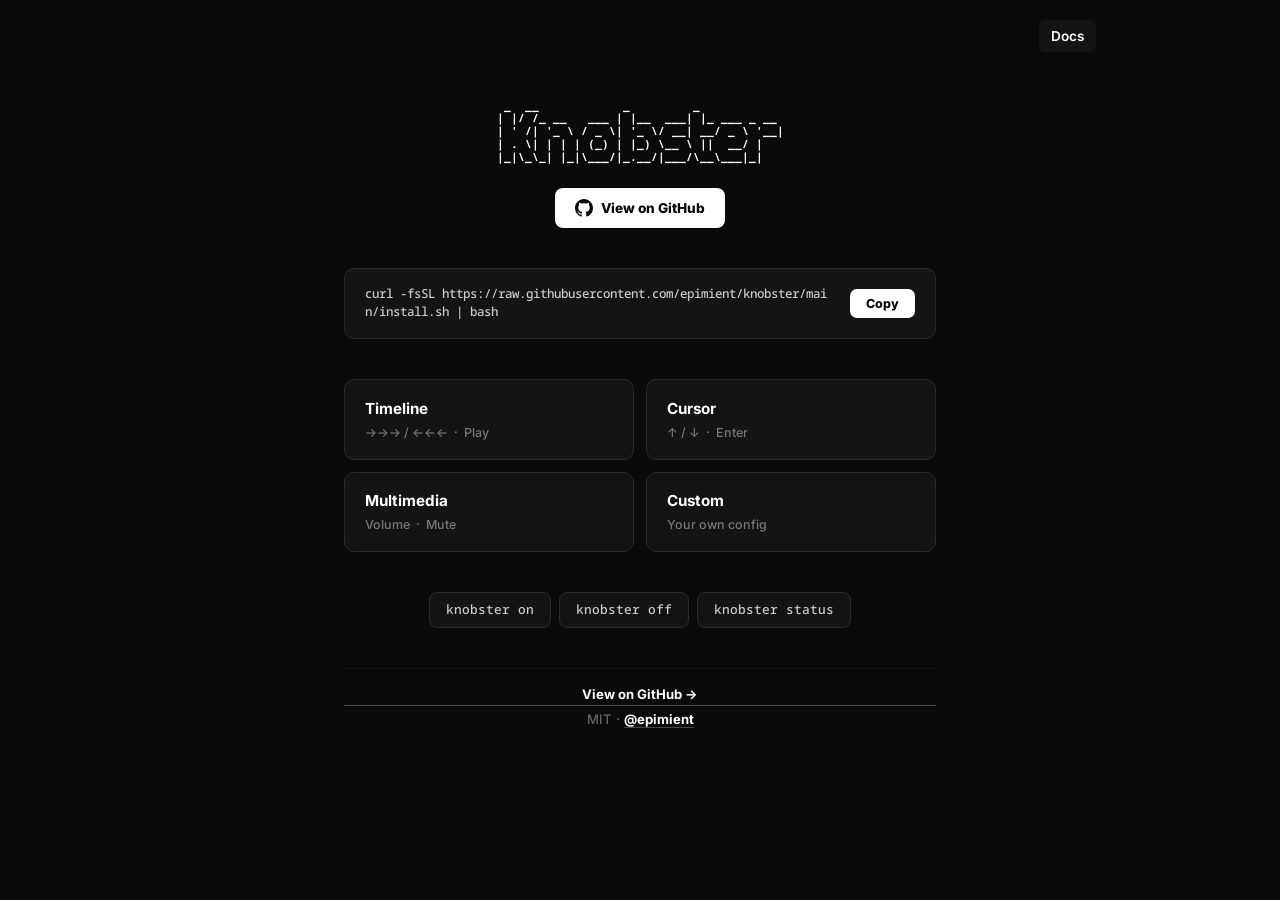
==== commit 9368ed1d: "Fix nav: only Docs on right side, add vercel.json for /docs routing" ====
--- a/index.html
+++ b/index.html
@@ -17,7 +17,6 @@
 </head>
 <body>
   <nav class="nav">
-    <a href="/" class="nav-logo">Knobster</a>
     <div class="nav-links">
       <a href="/docs" class="nav-link active">Docs</a>
     </div>
--- a/css/style.css
+++ b/css/style.css
@@ -45,25 +45,14 @@
   max-width: 960px;
   display: flex;
   align-items: center;
-  justify-content: space-between;
+  justify-content: flex-end;
   padding: 1.25rem 1.5rem 0;
 }
 
-.nav-logo {
-  font-size: 1rem;
-  font-weight: 800;
-  letter-spacing: -.02em;
-  border-bottom: none;
-}
-
-.nav-logo:hover {
-  border-bottom: none;
-  opacity: .8;
-}
-
 .nav-links {
   display: flex;
-  gap: .25rem;
+  align-items: center;
+  gap: .1rem;
 }
 
 .nav-link {
@@ -85,6 +74,14 @@
 .nav-link.active {
   color: #fff;
   background: #141414;
+}
+
+.nav-sep {
+  color: #333;
+  font-family: 'Noto Sans Mono', monospace;
+  font-size: .75rem;
+  font-weight: 500;
+  padding: 0 .1rem;
 }
 
 /* ─── Landing page ─── */
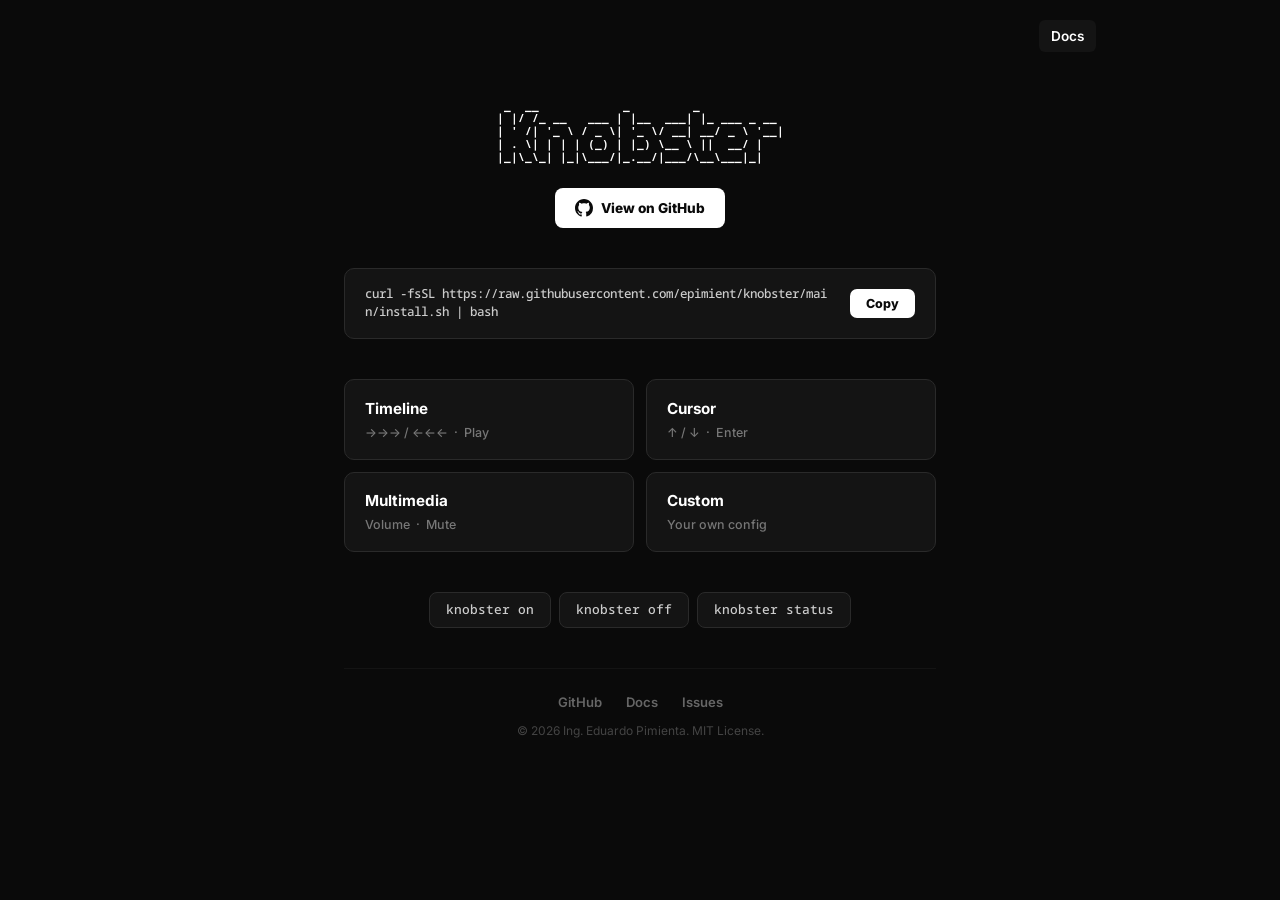
==== commit 614d99b3: "Professional footer with copyright, author name, and nav links" ====
--- a/index.html
+++ b/index.html
@@ -68,8 +68,14 @@
     </div>
 
     <footer>
-      <a href="https://github.com/epimient/knobster">View on GitHub →</a>
-      <span>MIT · <a href="https://github.com/epimient">@epimient</a></span>
+      <p class="footer-links">
+        <a href="https://github.com/epimient/knobster">GitHub</a>
+        <a href="/docs">Docs</a>
+        <a href="https://github.com/epimient/knobster/issues">Issues</a>
+      </p>
+      <p class="footer-copy">
+        &copy; 2026 Ing. Eduardo Pimienta. MIT License.
+      </p>
     </footer>
   </main>
 
--- a/css/style.css
+++ b/css/style.css
@@ -258,18 +258,40 @@
 footer {
   width: 100%;
   text-align: center;
-  padding-top: 1rem;
+  padding-top: 1.25rem;
   border-top: 1.5px solid #141414;
+  display: flex;
+  flex-direction: column;
+  gap: .35rem;
+}
+
+.footer-links {
+  display: flex;
+  justify-content: center;
+  gap: .5rem;
+  flex-wrap: wrap;
+}
+
+.footer-links a {
   font-size: .82rem;
+  font-weight: 600;
   color: #666;
-  font-weight: 500;
-  display: flex;
-  flex-direction: column;
-  gap: .25rem;
-}
-
-footer a {
-  font-weight: 700;
+  border-bottom: none;
+  padding: .25rem .5rem;
+  border-radius: 6px;
+  transition: all .12s;
+}
+
+.footer-links a:hover {
+  color: #fff;
+  background: #141414;
+  border-bottom: none;
+}
+
+.footer-copy {
+  font-size: .75rem;
+  font-weight: 400;
+  color: #444;
 }
 
 /* ═══════════════════════════════════════════════
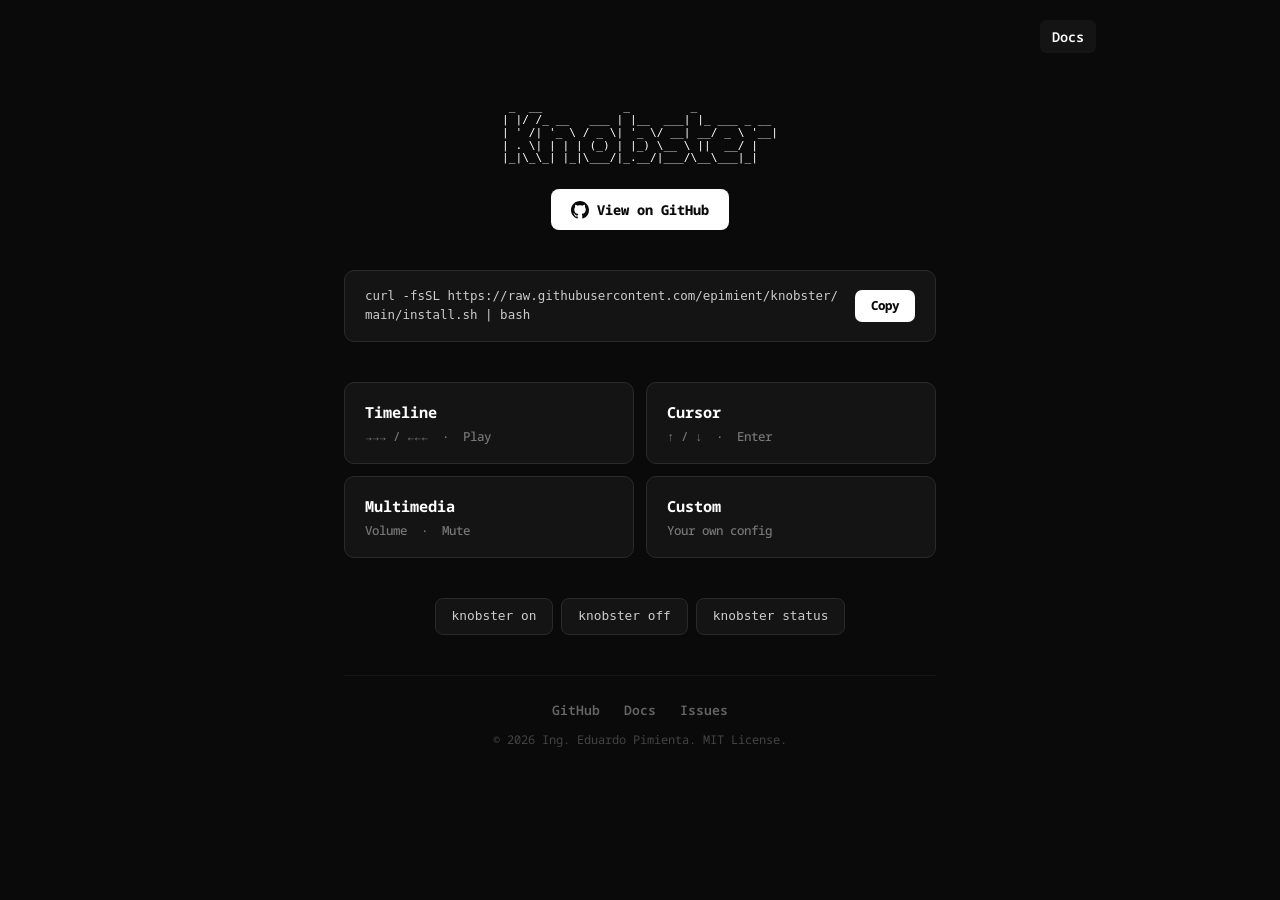
==== commit efe961eb: "Terminal-style monospace font (Noto Sans Mono) across entire site" ====
--- a/index.html
+++ b/index.html
@@ -12,7 +12,7 @@
   <link rel="icon" href="assets/favicon.svg" type="image/svg+xml">
   <link rel="preconnect" href="https://fonts.googleapis.com">
   <link rel="preconnect" href="https://fonts.gstatic.com" crossorigin>
-  <link href="https://fonts.googleapis.com/css2?family=Inter:wght@700;800&amp;family=Noto+Sans+Mono:wght@500;700&amp;display=swap" rel="stylesheet">
+  <link href="https://fonts.googleapis.com/css2?family=Noto+Sans+Mono:wght@400;500;700&amp;display=swap" rel="stylesheet">
   <link rel="stylesheet" href="css/style.css">
 </head>
 <body>
--- a/css/style.css
+++ b/css/style.css
@@ -11,9 +11,9 @@
 body {
   background: #0a0a0a;
   color: #fff;
-  font-family: 'Inter', -apple-system, BlinkMacSystemFont, 'Segoe UI', system-ui, sans-serif;
-  font-weight: 700;
-  line-height: 1.5;
+  font-family: 'Noto Sans Mono', 'JetBrains Mono', 'Fira Code', 'Consolas', monospace;
+  font-weight: 500;
+  line-height: 1.6;
   min-height: 100vh;
   display: flex;
   flex-direction: column;
@@ -34,7 +34,6 @@
 }
 
 code {
-  font-family: 'Noto Sans Mono', 'JetBrains Mono', 'Fira Code', 'Consolas', monospace;
   font-weight: 500;
 }
 
@@ -105,9 +104,8 @@
 }
 
 .ascii {
-  font-family: 'Noto Sans Mono', 'JetBrains Mono', 'Fira Code', 'Consolas', monospace;
   font-size: clamp(.45rem, 1.2vw, .7rem);
-  font-weight: 700;
+  font-weight: 500;
   line-height: 1.15;
   color: #fff;
   text-align: center;
@@ -302,11 +300,50 @@
   align-items: stretch;
 }
 
+.docs-layout {
+  display: flex;
+  gap: 2.5rem;
+  max-width: 1060px;
+  width: 100%;
+  margin: 0 auto;
+  padding: 2.5rem 1.5rem 3rem;
+  align-items: flex-start;
+}
+
+.docs-sidebar {
+  position: sticky;
+  top: 1.5rem;
+  width: 190px;
+  flex-shrink: 0;
+}
+
+.sidebar-nav {
+  display: flex;
+  flex-direction: column;
+  gap: .1rem;
+}
+
+.sidebar-nav a {
+  font-size: .8rem;
+  font-weight: 500;
+  color: #555;
+  border: none;
+  padding: .3rem .65rem;
+  border-radius: 5px;
+  transition: all .12s;
+  border-left: 2px solid transparent;
+}
+
+.sidebar-nav a:hover {
+  color: #fff;
+  background: #141414;
+  border-left-color: #fff;
+  border-bottom: none;
+}
+
 .docs-content {
   max-width: 720px;
   width: 100%;
-  margin: 0 auto;
-  padding: 2.5rem 1.5rem 3rem;
   display: flex;
   flex-direction: column;
   gap: 1.25rem;
@@ -316,7 +353,7 @@
 
 .docs-content h1 {
   font-size: 2rem;
-  font-weight: 800;
+  font-weight: 700;
   line-height: 1.2;
 }
 
@@ -515,8 +552,13 @@
     text-align: center;
   }
 
-  .docs-content {
+  .docs-layout {
+    flex-direction: column;
     padding: 2rem 1rem 2.5rem;
+  }
+
+  .docs-sidebar {
+    display: none;
   }
 
   .docs-content h1 {
